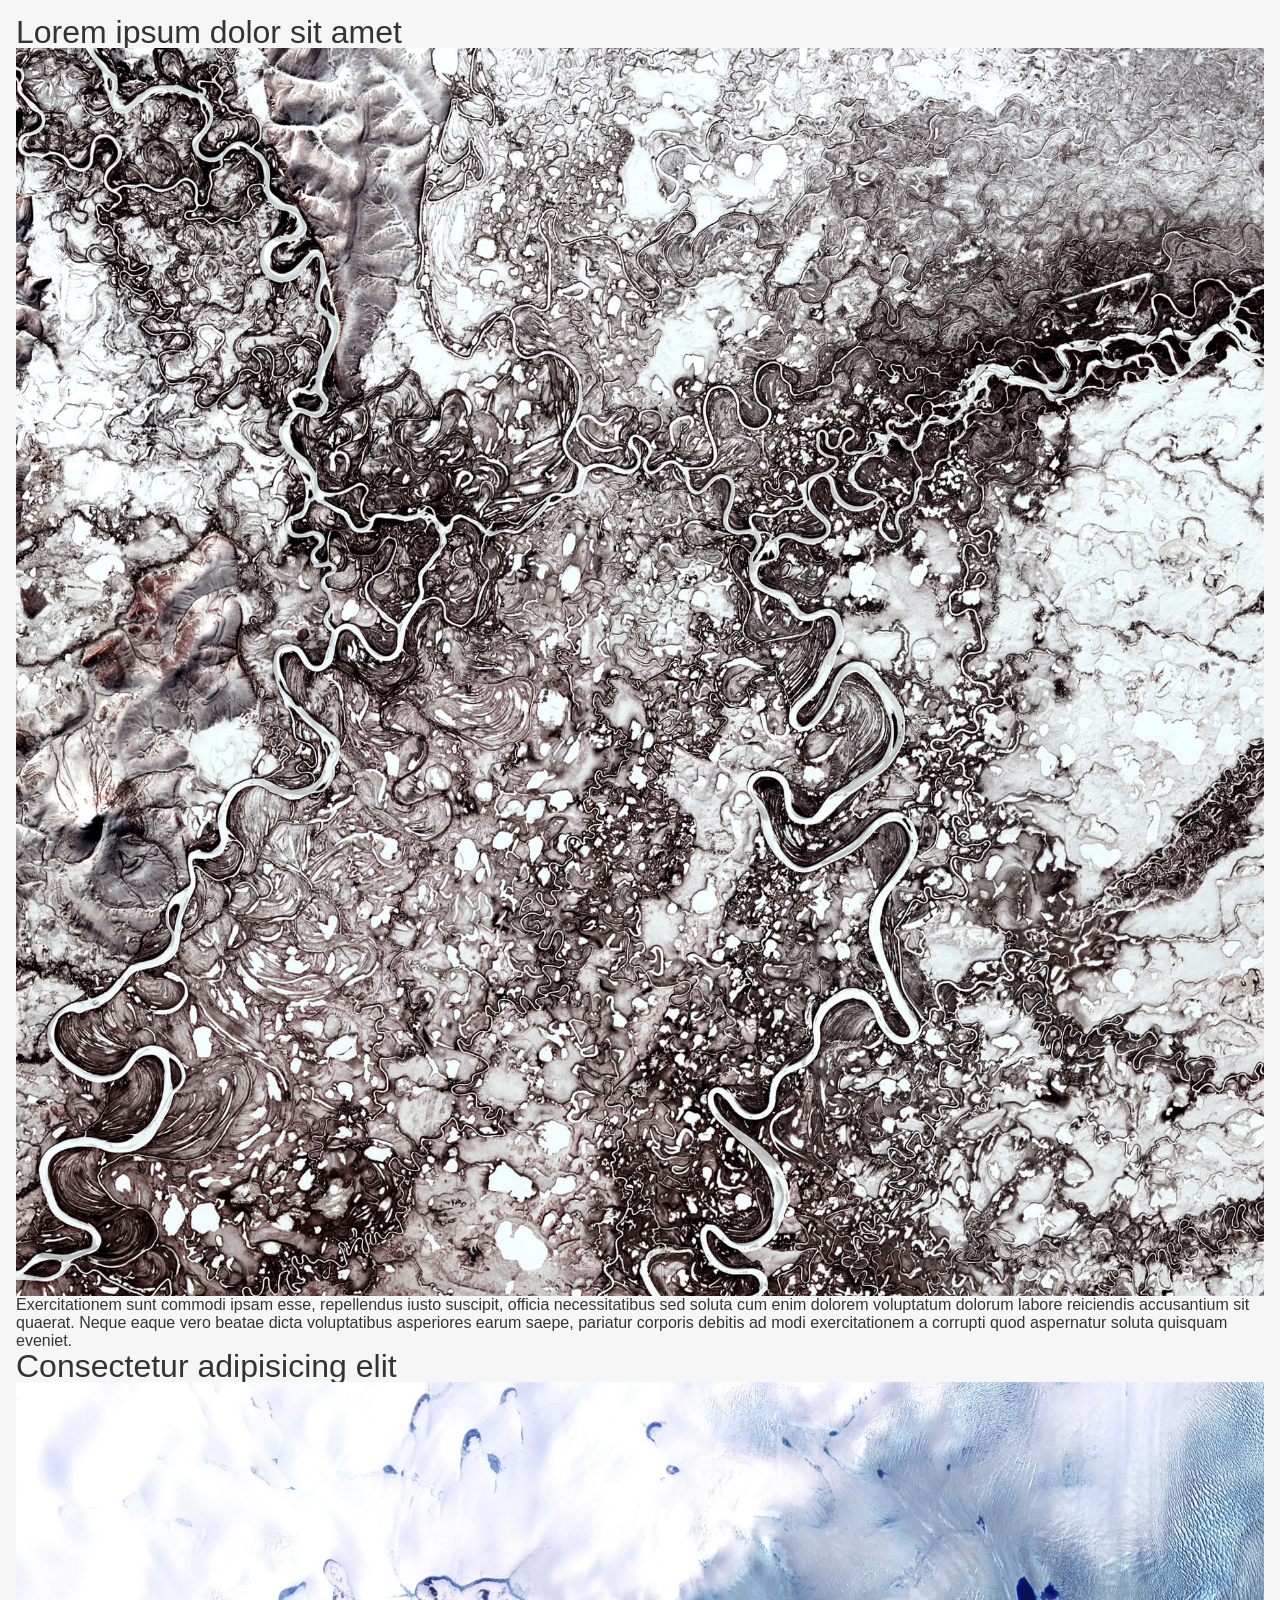
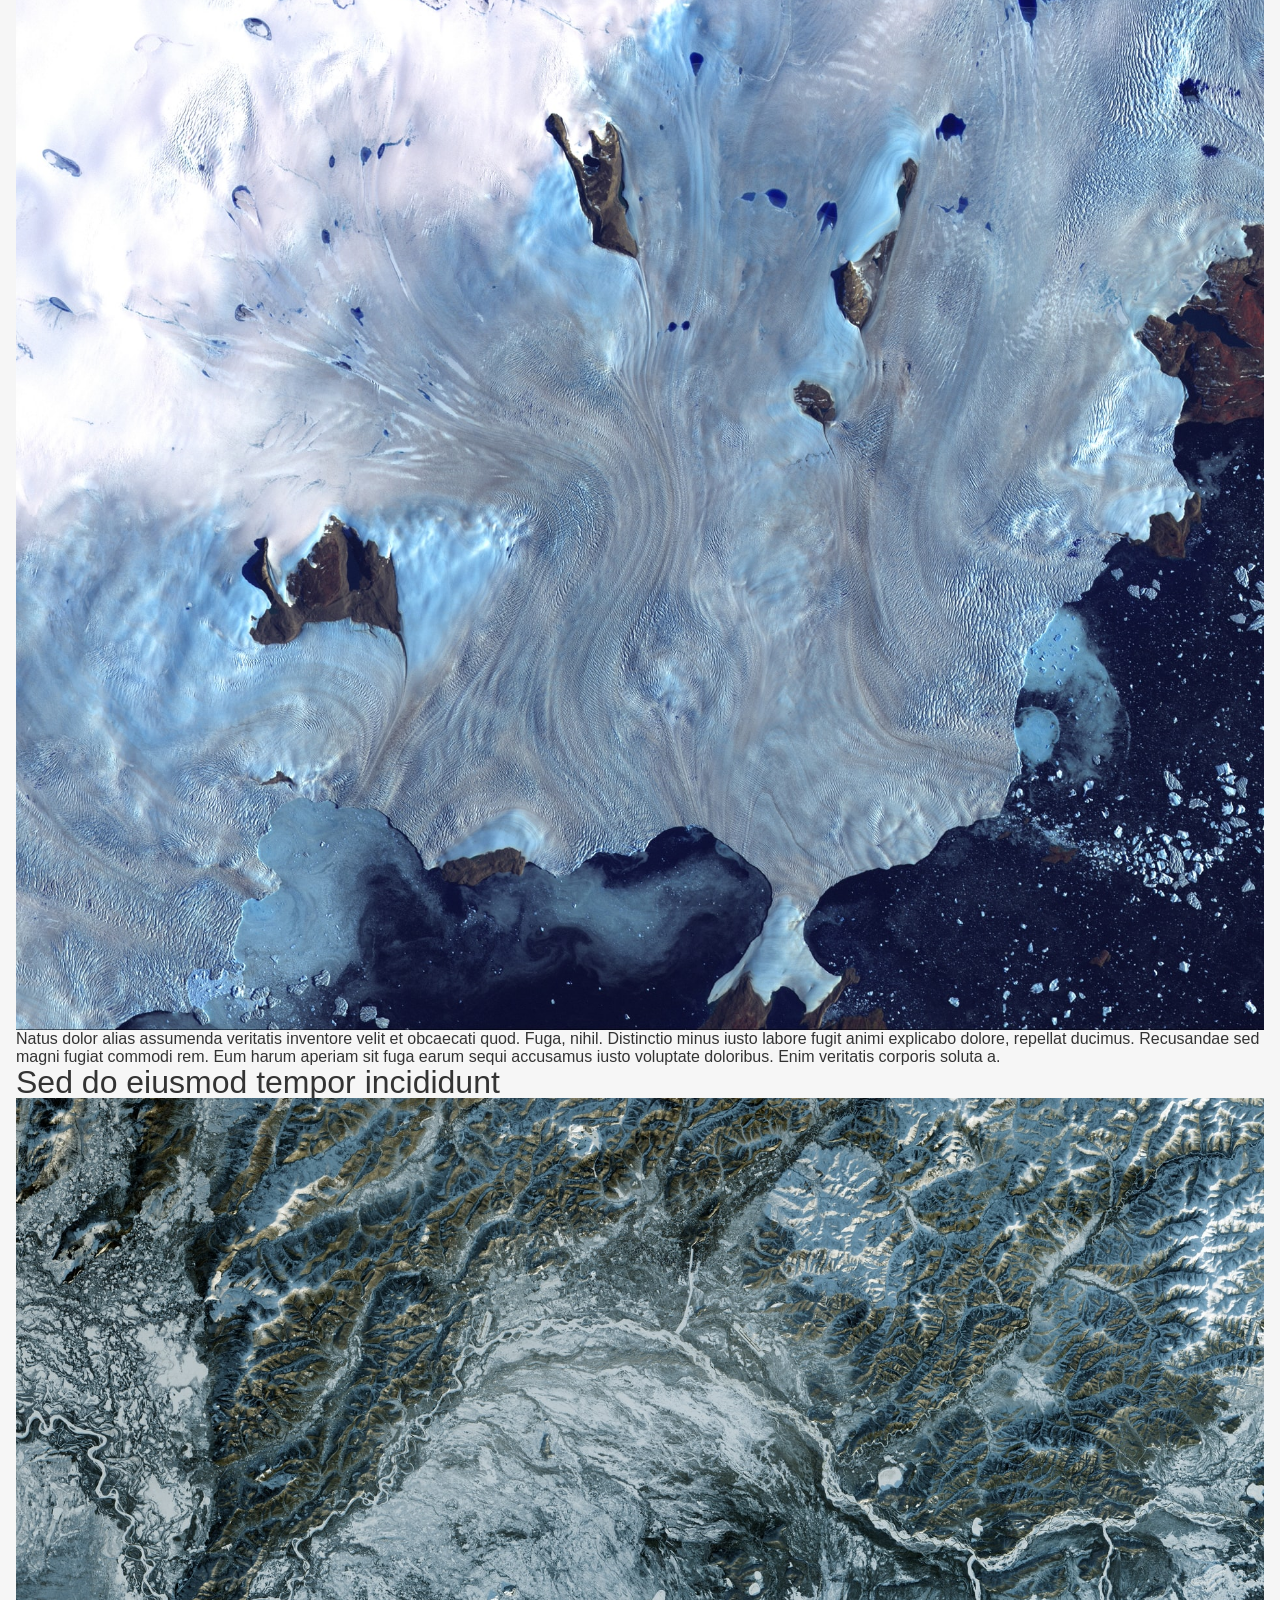
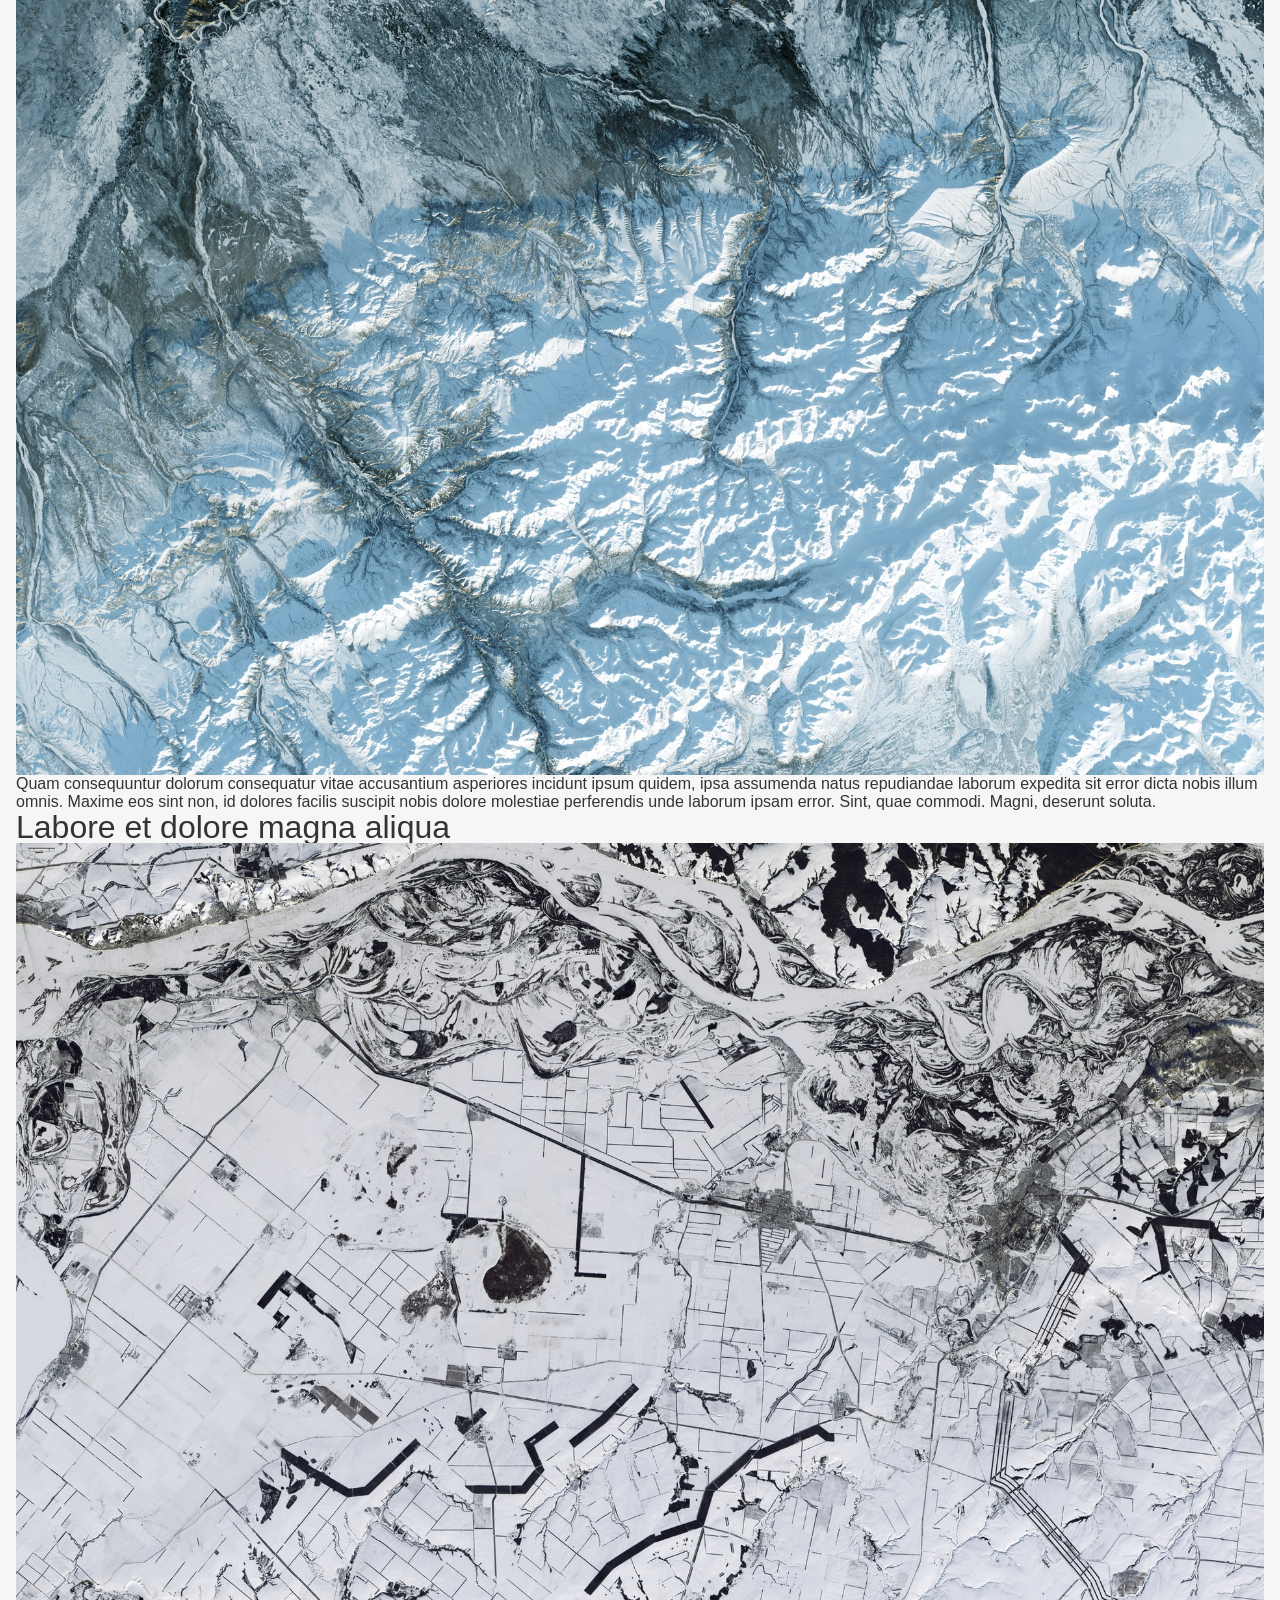
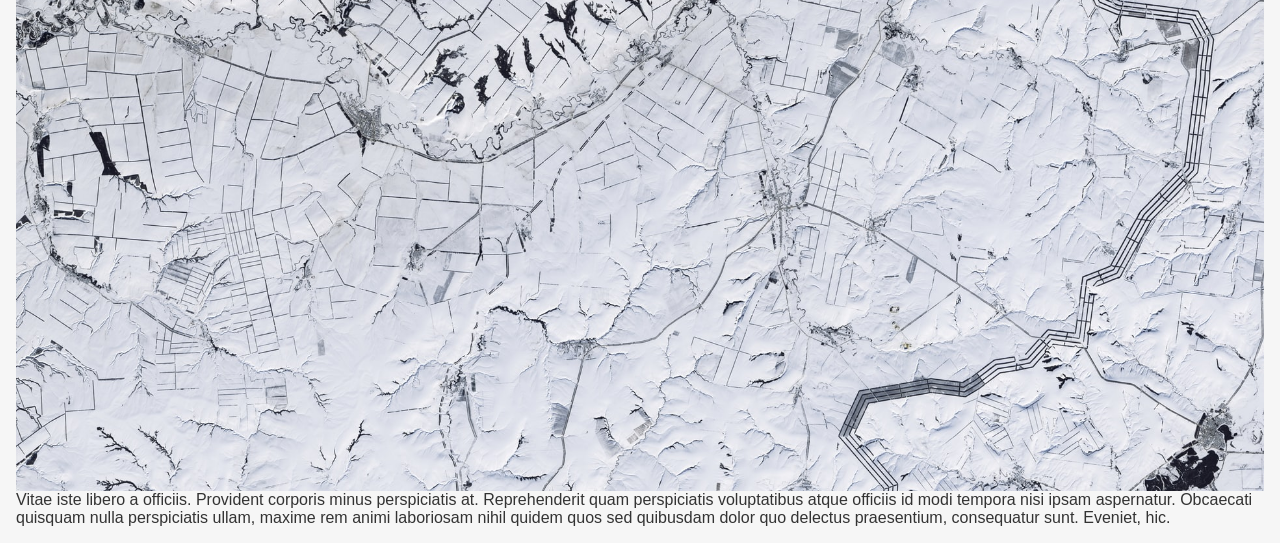
==== layout-01-simple.html @ 1a8910f1 "x" ====
<!DOCTYPE html>
<html lang="en" dir="ltr">
	<head>
		<meta charset="utf-8">
		<meta name="viewport" content="width=device-width, initial-scale=1.0">
		<title>template / example</title>

		<link rel="stylesheet" href="rsrc/style.css"> <!-- design, thème général -->
		<style media="screen">

			/* Fonction essentielle */

			

				/* moteur essentielle de mise en page de cette variation */
				
				/*
					description du fonctionnement CSS et HTML de cette mise en page.
					options ou paramètres supplémentaires.
					références vers la documentation.
				*/


			/*	-	-	-	-	-	-	-	-	-	-	-	-	-	-		-	-	-	-*/


			/* Style visuel et autres détails */

			

				/* habillage visuel et autres détails accessoires pour cette variation */

		</style>

	</head>
	<body>


			<h3>Lorem ipsum dolor sit amet</h3>
			<img src="rsrc/img1.jpg">
			<p>Exercitationem sunt commodi ipsam esse, repellendus iusto suscipit, officia necessitatibus sed soluta cum enim dolorem voluptatum dolorum labore reiciendis accusantium sit quaerat. Neque eaque vero beatae dicta voluptatibus asperiores earum saepe, pariatur corporis debitis ad modi exercitationem a corrupti quod aspernatur soluta quisquam eveniet.</p>


			<h3>Consectetur adipisicing elit</h3>
			<img src="rsrc/img2.jpg">
			<p>Natus dolor alias assumenda veritatis inventore velit et obcaecati quod. Fuga, nihil. Distinctio minus iusto labore fugit animi explicabo dolore, repellat ducimus. Recusandae sed magni fugiat commodi rem. Eum harum aperiam sit fuga earum sequi accusamus iusto voluptate doloribus. Enim veritatis corporis soluta a.</p>


			<h3>Sed do eiusmod tempor incididunt</h3>
			<img src="rsrc/img3.jpg">
			<p>Quam consequuntur dolorum consequatur vitae accusantium asperiores incidunt ipsum quidem, ipsa assumenda natus repudiandae laborum expedita sit error dicta nobis illum omnis. Maxime eos sint non, id dolores facilis suscipit nobis dolore molestiae perferendis unde laborum ipsam error. Sint, quae commodi. Magni, deserunt soluta.</p>


			<h3>Labore et dolore magna aliqua</h3>
			<img src="rsrc/img4.jpg">
			<p>Vitae iste libero a officiis. Provident corporis minus perspiciatis at. Reprehenderit quam perspiciatis voluptatibus atque officiis id modi tempora nisi ipsam aspernatur. Obcaecati quisquam nulla perspiciatis ullam, maxime rem animi laboriosam nihil quidem quos sed quibusdam dolor quo delectus praesentium, consequatur sunt. Eveniet, hic.</p>


	</body>
</html>
---- rsrc/style.css ----
/*	-	-	-	-	-	-	-	-	-	-	*/
/* Style visuel global pour le projet */


/* Import */
@import url('https://rsms.me/inter/inter.css');




/* Reset */
* { box-sizing: border-box; margin:0; }
img { max-width: 100%; display: block; object-fit: cover; }




/* Typo */

body { font-family: InterVariable, sans-serif; }

h3{
	font-size: 2rem;
	line-height: 100%;
	font-weight: 200;
}




/* Couleur */

html {
	color: #333;
	background-color: #F6F6F6;
}




/* Géometrie & Mise en page */

body{
	padding: 1rem;
}
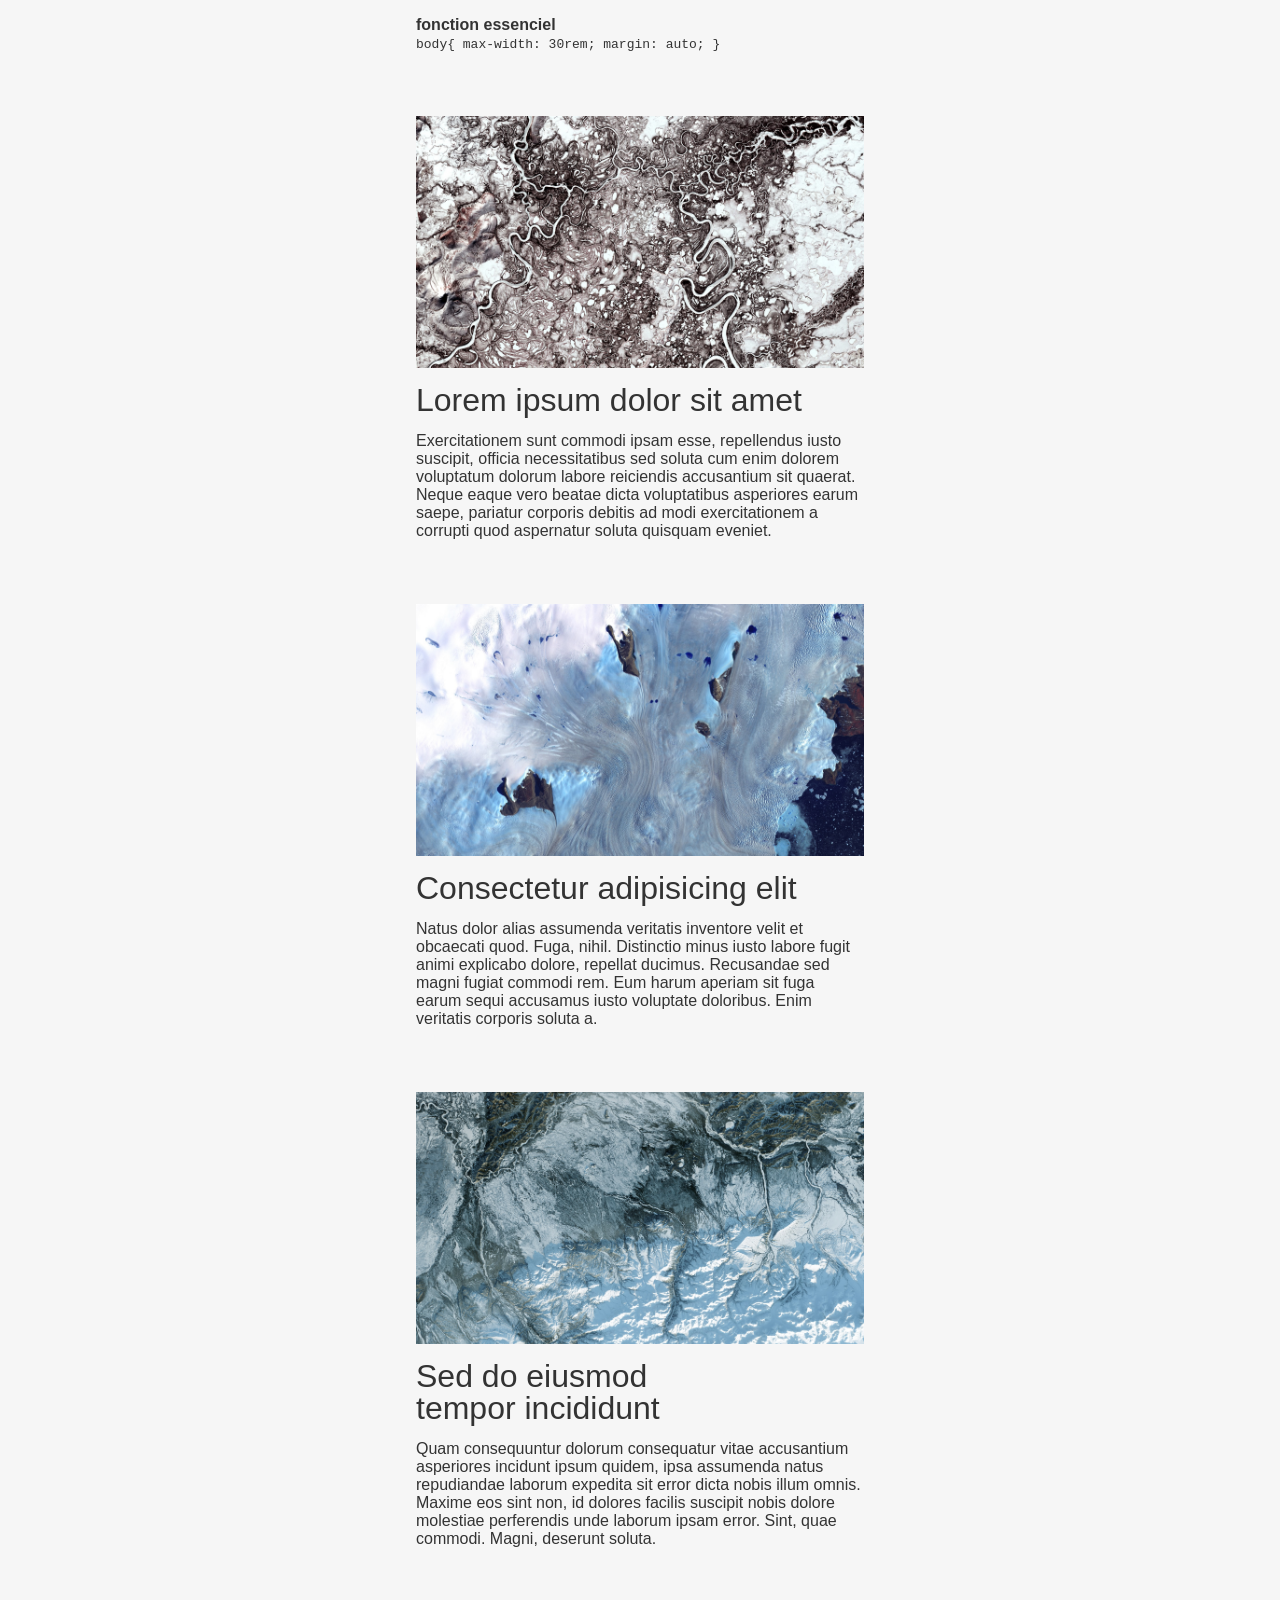
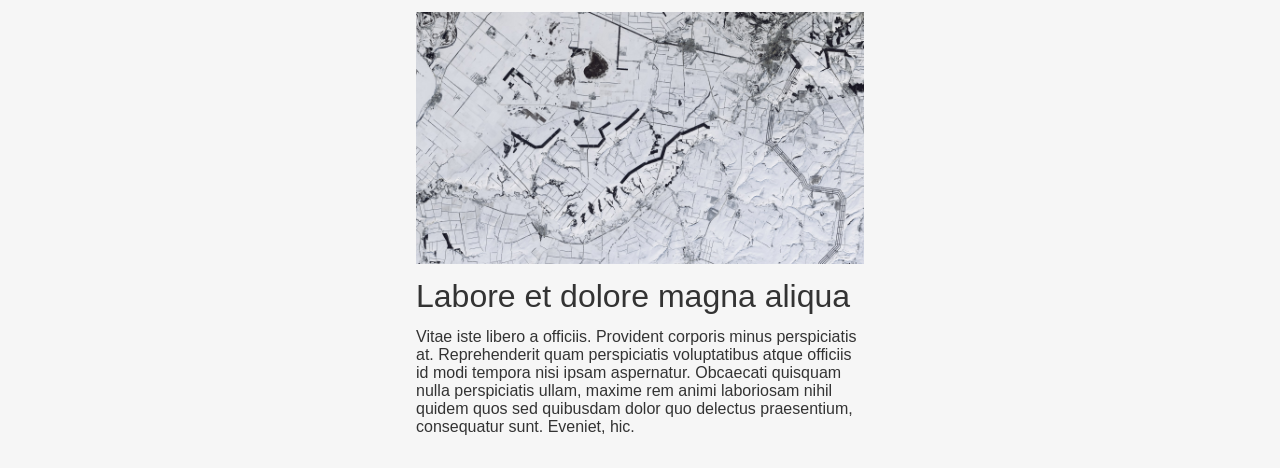
==== commit 0e2c9a43: "wlw" ====
--- a/layout-01-simple.html
+++ b/layout-01-simple.html
@@ -10,23 +10,21 @@
 
 			/* Fonction essentielle */
 
+			body{ max-width: 30rem; margin: auto; }
+
 			
-
-				/* moteur essentielle de mise en page de cette variation */
-				
-				/*
-					description du fonctionnement CSS et HTML de cette mise en page.
-					options ou paramètres supplémentaires.
-					références vers la documentation.
-				*/
-
-
 			/*	-	-	-	-	-	-	-	-	-	-	-	-	-	-		-	-	-	-*/
 
 
 			/* Style visuel et autres détails */
 
-			
+				img { aspect-ratio: 16/9;}
+
+				img, h3, p { margin-bottom: 1rem; }
+
+				img { margin-top: 4rem;}
+
+				h3 { text-wrap: balance; }
 
 				/* habillage visuel et autres détails accessoires pour cette variation */
 
@@ -35,24 +33,25 @@
 	</head>
 	<body>
 
+			<div>
+				<h4>fonction essenciel</h4>
+				<code>body{ max-width: 30rem; margin: auto; }</code>
+			</div>
 
+			<img src="rsrc/img1.jpg">
 			<h3>Lorem ipsum dolor sit amet</h3>
-			<img src="rsrc/img1.jpg">
 			<p>Exercitationem sunt commodi ipsam esse, repellendus iusto suscipit, officia necessitatibus sed soluta cum enim dolorem voluptatum dolorum labore reiciendis accusantium sit quaerat. Neque eaque vero beatae dicta voluptatibus asperiores earum saepe, pariatur corporis debitis ad modi exercitationem a corrupti quod aspernatur soluta quisquam eveniet.</p>
 
-
+			<img src="rsrc/img2.jpg">
 			<h3>Consectetur adipisicing elit</h3>
-			<img src="rsrc/img2.jpg">
 			<p>Natus dolor alias assumenda veritatis inventore velit et obcaecati quod. Fuga, nihil. Distinctio minus iusto labore fugit animi explicabo dolore, repellat ducimus. Recusandae sed magni fugiat commodi rem. Eum harum aperiam sit fuga earum sequi accusamus iusto voluptate doloribus. Enim veritatis corporis soluta a.</p>
 
-
+			<img src="rsrc/img3.jpg">
 			<h3>Sed do eiusmod tempor incididunt</h3>
-			<img src="rsrc/img3.jpg">
 			<p>Quam consequuntur dolorum consequatur vitae accusantium asperiores incidunt ipsum quidem, ipsa assumenda natus repudiandae laborum expedita sit error dicta nobis illum omnis. Maxime eos sint non, id dolores facilis suscipit nobis dolore molestiae perferendis unde laborum ipsam error. Sint, quae commodi. Magni, deserunt soluta.</p>
 
-
+			<img src="rsrc/img4.jpg">
 			<h3>Labore et dolore magna aliqua</h3>
-			<img src="rsrc/img4.jpg">
 			<p>Vitae iste libero a officiis. Provident corporis minus perspiciatis at. Reprehenderit quam perspiciatis voluptatibus atque officiis id modi tempora nisi ipsam aspernatur. Obcaecati quisquam nulla perspiciatis ullam, maxime rem animi laboriosam nihil quidem quos sed quibusdam dolor quo delectus praesentium, consequatur sunt. Eveniet, hic.</p>
 
 
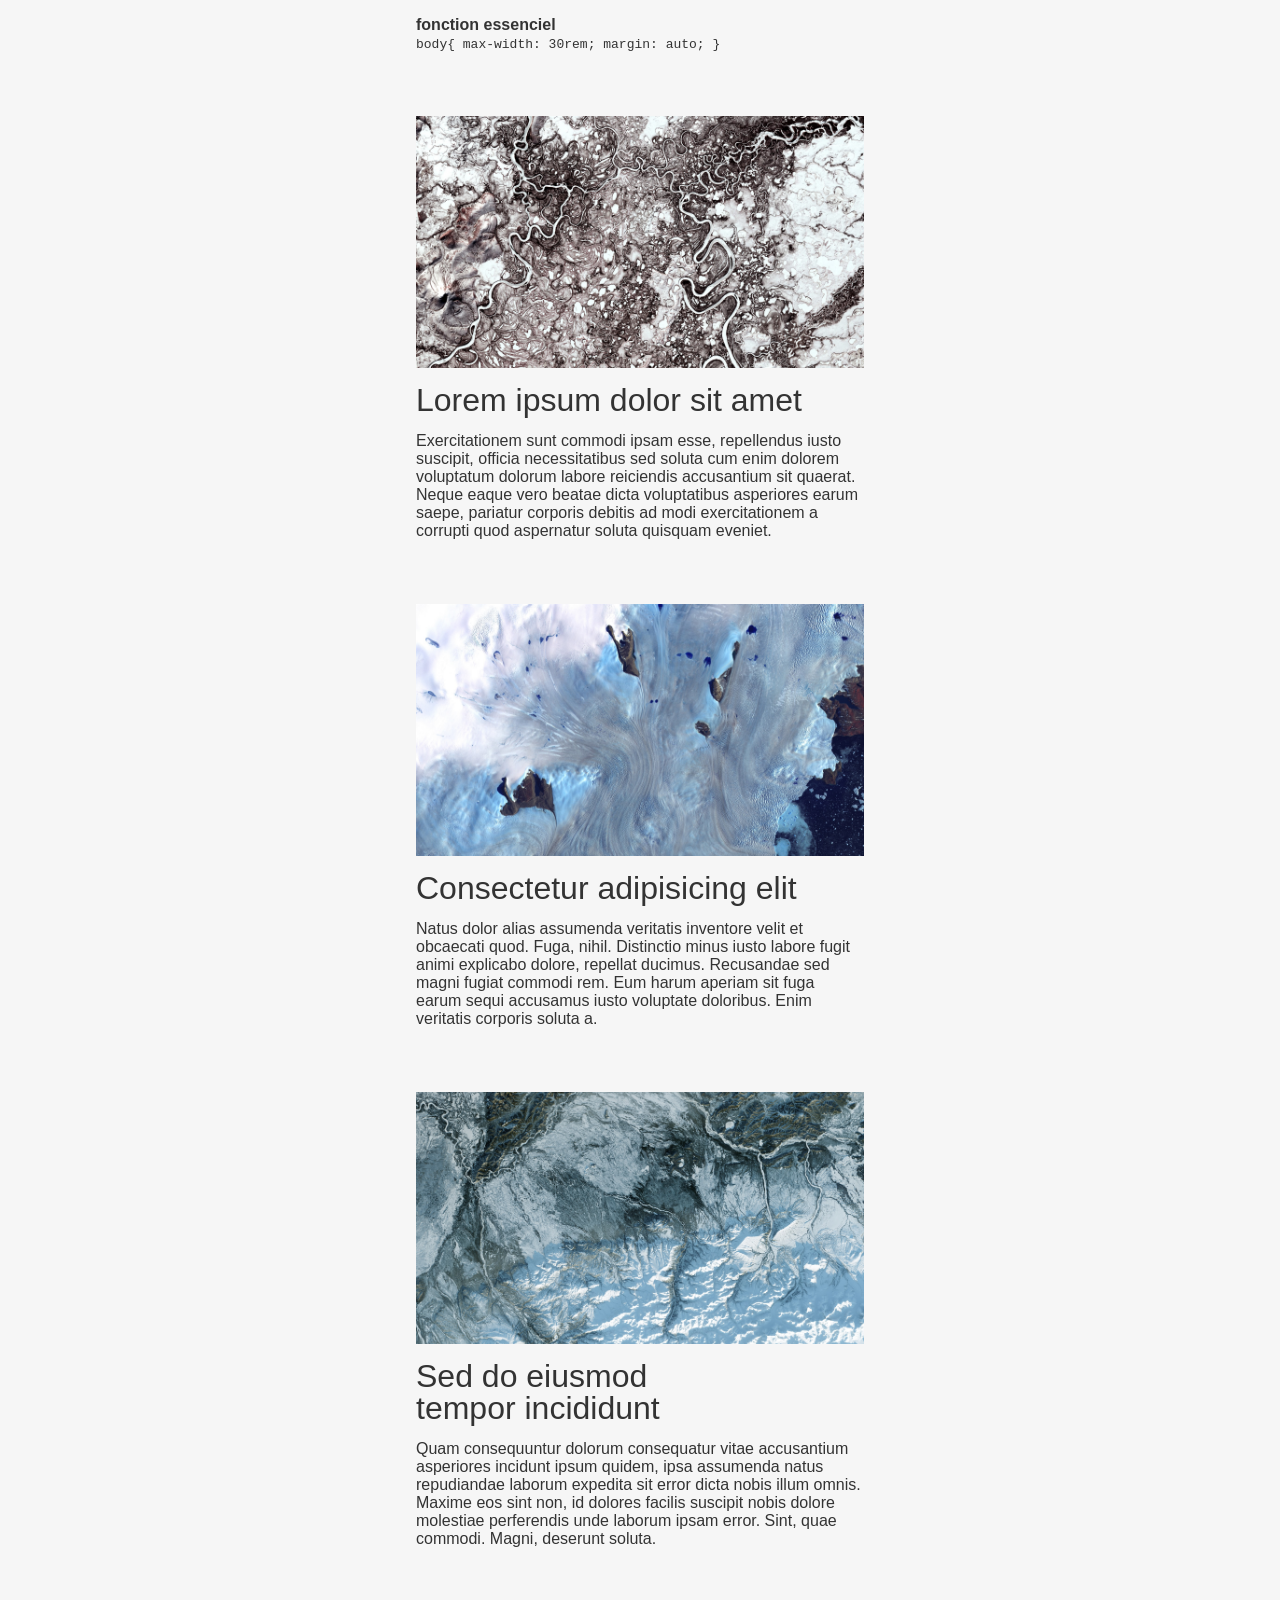
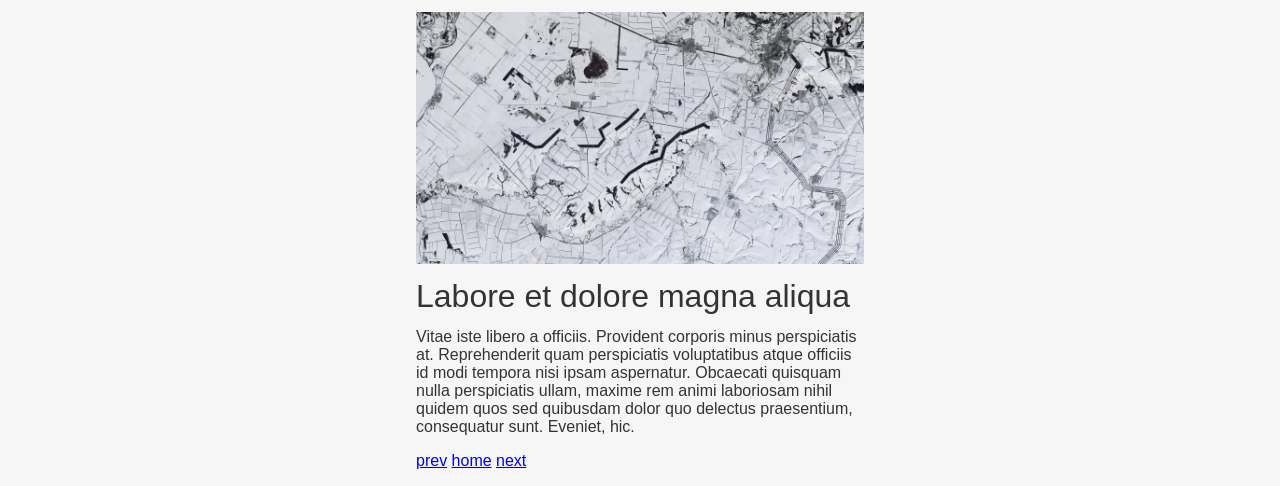
==== commit fed7aaf4: "lalaal" ====
--- a/layout-01-simple.html
+++ b/layout-01-simple.html
@@ -54,6 +54,11 @@
 			<h3>Labore et dolore magna aliqua</h3>
 			<p>Vitae iste libero a officiis. Provident corporis minus perspiciatis at. Reprehenderit quam perspiciatis voluptatibus atque officiis id modi tempora nisi ipsam aspernatur. Obcaecati quisquam nulla perspiciatis ullam, maxime rem animi laboriosam nihil quidem quos sed quibusdam dolor quo delectus praesentium, consequatur sunt. Eveniet, hic.</p>
 
+			<nav id="siteNav">
+			<a href="layout-01-simple.html">prev</a>
+			<a href="index.html"> home</a>
+			<a href="layout-03-zigzag.html">next</a>
+		</nav>
 
 	</body>
 </html>
